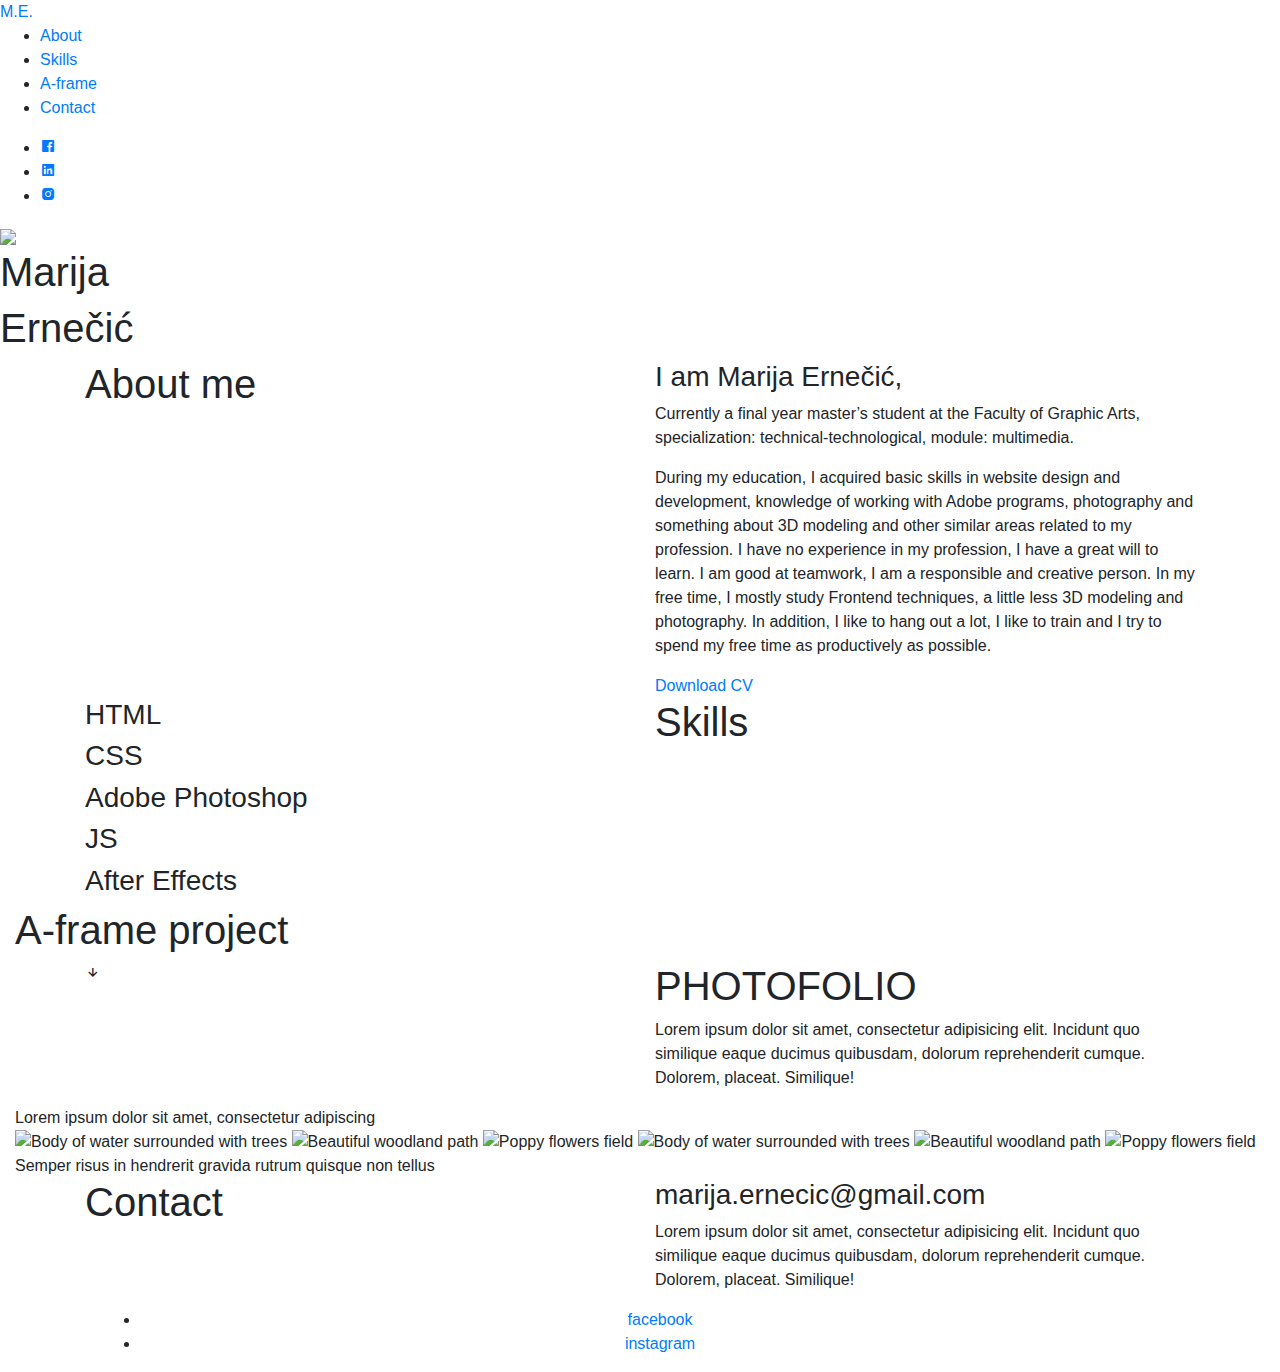
==== index.html @ 3729e6df "Add files via upload" ====
<!DOCTYPE html>
<html lang="en">
  <head>
    <meta charset="UTF-8" />
    <meta http-equiv="X-UA-Compatible" content="IE=edge" />
    <meta name="viewport" content="width=device-width, initial-scale=1.0" />
    <meta name="description" content="Web and 3D developer" />
    <meta
      name="keywords"
      content="portfolio,frontend,html,css,grafički fakulet,web development, graphic design"
    />
    <meta name="author" content="Marija Ernečić" />
    <title>Portfolio</title>

    <link rel="preconnect" href="https://fonts.googleapis.com" />
    <link rel="preconnect" href="https://fonts.gstatic.com" crossorigin />
    <link
      href="https://fonts.googleapis.com/css2?family=Cormorant:ital,wght@1,300&display=swap"
      rel="stylesheet"
    />

    <!-- CSS -->
    <link rel="stylesheet" href="CSS/style.css" />

    <!-- JAVASCRIPT -->
    <script src="JavaScript/main.js"></script>

    <!-- JQUERY -->
    <script
      src="https://code.jquery.com/jquery-3.6.0.min.js"
      integrity="sha256-/xUj+3OJU5yExlq6GSYGSHk7tPXikynS7ogEvDej/m4="
      crossorigin="anonymous"
    ></script>

    <!-- A-FRAME -->
    <script
      src="https://cdnjs.cloudflare.com/ajax/libs/aframe/1.2.0/aframe.js"
      integrity="sha512-E71Id1i5xBlc2EftiH5s+mmpPbNJ2+XiCZy+iVb91pHKkCZmxS9WcGHpg/tyAp0mFo/9CuNFg1ey5T03kgP1bA=="
      crossorigin="anonymous"
      referrerpolicy="no-referrer"
    ></script>

    <!-- BOOTSTRAP -->
    <link
      rel="stylesheet"
      href="https://stackpath.bootstrapcdn.com/bootstrap/4.4.1/css/bootstrap.min.css"
    />
    <script src="https://maxcdn.bootstrapcdn.com/bootstrap/4.5.2/js/bootstrap.min.js"></script>

    <!-- ICONS -->
    <link
      href="https://unpkg.com/boxicons@2.0.9/css/boxicons.min.css"
      rel="stylesheet"
    />

    <!-- GSAP -->
    <script src="https://cdnjs.cloudflare.com/ajax/libs/gsap/3.7.1/gsap.min.js"></script>
    <script src="https://cdnjs.cloudflare.com/ajax/libs/gsap/3.7.1/ScrollTrigger.min.js"></script>

    <!-- SCROLL REVEAL ANIMATIONS -->
    <link
      rel="stylesheet"
      href="https://cdn.rawgit.com/daneden/animate.css/v3.1.0/animate.min.css"
    />
    <script src="https://cdn.rawgit.com/matthieua/WOW/1.0.1/dist/wow.min.js"></script>

    <!-- MODEL-VIEWER -->
    <script
      type="module"
      src="https://unpkg.com/@google/model-viewer/dist/model-viewer.min.js"
    ></script>
    <script
      src="https://unpkg.com/focus-visible/dist/focus-visible.js"
      defer
    ></script>
  </head>
  <body>
    <!-- MY SECTION -->
    <a name="home"></a>
    <div class="wrapper">
      <section class="my-section">
        <!-- LOGO -->
        <div class="my-logo">
          <a href="#home">M.E.</a>
        </div>

        <!-- TOGGLE BUTTON -->
        <div class="button_container" id="toggle">
          <span class="top"></span>
          <span class="middle"></span>
          <span class="bottom"></span>
        </div>

        <div class="overlay" id="overlay">
          <nav class="overlay-menu">
            <ul>
              <li><a href="#about">About</a></li>
              <li><a href="#skills">Skills</a></li>
              <li><a href="#aframe">A-frame</a></li>
              <li><a href="#contact">Contact</a></li>
            </ul>
          </nav>
        </div>

        <!-- SOCIAL MEDIA ICONS -->
        <div class="media">
          <ul>
            <li>
              <a href="#"><i class="bx bxl-facebook-square"></i></a>
            </li>
            <li>
              <a href="#"><i class="bx bxl-linkedin-square"></i></a>
            </li>
            <li>
              <a href="#"><i class="bx bxl-instagram-alt"></i></a>
            </li>
          </ul>
        </div>

        <!-- MY-IMAGE -->
        <div class="my-img">
          <img src="assets/img/bg-image.jpg" />
        </div>

        <!-- MY-NAME -->
        <div class="my-name">
          <h1 class="txt1 txt">Marija</h1>
        </div>
        <div class="my-surname">
          <h1 class="txt2 txt">Ernečić</h1>
        </div>
      </section>

      <a name="about"></a>
      <section class="about-section">
        <div class="container">
          <div class="row">
            <div class="about-heading col-lg-6">
              <h1 class="wow fadeInUp" data-wow-delay="0.2s">About me</h1>
            </div>
            <div class="about-content col-lg-6">
              <h3 class="wow fadeInUp" data-wow-delay="0.3s">
                I am Marija Ernečić,
              </h3>
              <p class="wow fadeInUp" data-wow-delay="0.4s">
                Currently a final year master’s student at the Faculty of
                Graphic Arts, specialization: technical-technological, module:
                multimedia.
              </p>
              <p class="wow fadeInUp" data-wow-delay="0.5s">
                During my education, I acquired basic skills in website design
                and development, knowledge of working with Adobe programs,
                photography and something about 3D modeling and other similar
                areas related to my profession. I have no experience in my
                profession, I have a great will to learn. I am good at teamwork,
                I am a responsible and creative person. In my free time, I
                mostly study Frontend techniques, a little less 3D modeling and
                photography. In addition, I like to hang out a lot, I like to
                train and I try to spend my free time as productively as
                possible.
              </p>
              <div class="about-link wow fadeInUp" data-wow-delay="0.6s">
                <a
                  download=""
                  href="assets/Marija Ernečić - životopis.pdf"
                  class="CV-button"
                  >Download CV</a
                >
              </div>
            </div>
          </div>
        </div>
      </section>

      <a name="skills"></a>
      <section class="skills-section">
        <div class="container">
          <div class="row">
            <div class="col-lg-6">
              <div class="skill">
                <h3 class="skill__type">HTML</h3>
                <div class="skill__outer-bar">
                  <div class="skill__inner-bar skill__inner-bar--70"></div>
                </div>
              </div>
              <div class="skill">
                <h3 class="skill__type">CSS</h3>
                <div class="skill__outer-bar">
                  <div class="skill__inner-bar skill__inner-bar--60"></div>
                </div>
              </div>
              <div class="skill">
                <h3 class="skill__type">Adobe Photoshop</h3>
                <div class="skill__outer-bar">
                  <div class="skill__inner-bar skill__inner-bar--50"></div>
                </div>
              </div>
              <div class="skill">
                <h3 class="skill__type">JS</h3>
                <div class="skill__outer-bar">
                  <div class="skill__inner-bar skill__inner-bar--40"></div>
                </div>
              </div>
              <div class="skill">
                <h3 class="skill__type">After Effects</h3>
                <div class="skill__outer-bar">
                  <div class="skill__inner-bar skill__inner-bar--40"></div>
                </div>
              </div>
            </div>
            <div class="skills-heading col-lg-6">
              <h1 class="wow fadeInUp" data-wow-delay="0.2s">Skills</h1>
            </div>
          </div>
        </div>
      </section>

      <a name="aframe"></a>
      <section class="aframe-section">
        <div class="container-fluid">
          <div class="row">
            <div class="aframe-project col-lg-12">
              <h1 class="wow fadeInUp" data-wow-delay="0.2s">
                A-frame project
              </h1>
            </div>
          </div>
        </div>
        <div class="aframe col-lg-12 wow fadeInUp" data-wow-delay="0.3s">
          <!-- <iframe class="responsive-iframe" src="aframe.html">
              <a-scene></a-scene> -->
          <model-viewer
            bounds="tight"
            id="model"
            camera-controls
            src="assets/world.gltf"
            alt="A 3D model"
            skybox-image="assets/GCanyon_C_YumaPoint_3k.hdr"
            environment-image="neutral"
            exposure="3"
          ></model-viewer>
        </div>
      </section>

      <a name="projects"></a>
      <section class="project-section">
        <div class="container-fluid">
          <div class="container">
            <div class="row">
              <div class="col-lg-6 wow fadeInUp" data-wow-delay="0.3s">
                <div class="arrow-down">
                  <i
                    class="bx bx-down-arrow-alt name=&quot;arrow-down&quot; class=&quot;wow fadeInUp&quot; data-wow-delay=&quot;0.2s&quot;"
                  >
                  </i>
                </div>
              </div>
              <div class="project-heading col-lg-6">
                <h1 class="wow fadeInUp" data-wow-delay="0.3s">PHOTOFOLIO</h1>
                <p class="wow fadeInUp" data-wow-delay="0.4s">
                  Lorem ipsum dolor sit amet, consectetur adipisicing elit.
                  Incidunt quo similique eaque ducimus quibusdam, dolorum
                  reprehenderit cumque. Dolorem, placeat. Similique!
                </p>
              </div>
            </div>
          </div>
          <div class="wrapper-container">
            <div id="scroll-wrapper" class="scroll-wrapper">
              <div class="text-wrapper">
                Lorem ipsum dolor sit amet, consectetur adipiscing
              </div>
              <div id="images-wrapper" class="images-wrapper">
                <img
                  class="img"
                  src="https://images.unsplash.com/photo-1465189684280-6a8fa9b19a7a?ixid=MnwxMjA3fDB8MHxwaG90by1wYWdlfHx8fGVufDB8fHx8&ixlib=rb-1.2.1"
                  alt="Body of water surrounded with trees"
                />
                <img
                  class="img"
                  src="https://images.unsplash.com/photo-1441974231531-c6227db76b6e?ixlib=rb-1.2.1&ixid=MnwxMjA3fDB8MHxwaG90by1wYWdlfHx8fGVufDB8fHx8"
                  alt="Beautiful woodland path"
                />
                <img
                  class="img"
                  src="https://images.unsplash.com/photo-1620592679717-d9d76bb22e6f?ixid=MnwxMjA3fDB8MHxwaG90by1wYWdlfHx8fGVufDB8fHx8&ixlib=rb-1.2.1"
                  alt="Poppy flowers field"
                />
                <img
                  class="img"
                  src="https://images.unsplash.com/photo-1465189684280-6a8fa9b19a7a?ixid=MnwxMjA3fDB8MHxwaG90by1wYWdlfHx8fGVufDB8fHx8&ixlib=rb-1.2.1"
                  alt="Body of water surrounded with trees"
                />
                <img
                  class="img"
                  src="https://images.unsplash.com/photo-1441974231531-c6227db76b6e?ixlib=rb-1.2.1&ixid=MnwxMjA3fDB8MHxwaG90by1wYWdlfHx8fGVufDB8fHx8"
                  alt="Beautiful woodland path"
                />
                <img
                  class="img"
                  src="https://images.unsplash.com/photo-1620592679717-d9d76bb22e6f?ixid=MnwxMjA3fDB8MHxwaG90by1wYWdlfHx8fGVufDB8fHx8&ixlib=rb-1.2.1"
                  alt="Poppy flowers field"
                />
              </div>
              <div class="text-wrapper">
                Semper risus in hendrerit gravida rutrum quisque non tellus
              </div>
            </div>
          </div>
        </div>
      </section>

      <a name="contact"></a>
      <section class="social-media">
        <div class="container">
          <div class="row">
            <div class="sm-heading col-lg-6">
              <h1 class="wow fadeInUp" data-wow-delay="0.2s">Contact</h1>
            </div>
            <div class="sm-content col-lg-6">
              <h3 class="wow fadeInUp" data-wow-delay="0.4s">
                marija.ernecic@gmail.com
              </h3>
              <p class="wow fadeInUp" data-wow-delay="0.5s">
                Lorem ipsum dolor sit amet, consectetur adipisicing elit.
                Incidunt quo similique eaque ducimus quibusdam, dolorum
                reprehenderit cumque. Dolorem, placeat. Similique!
              </p>
            </div>
          </div>
          <div class="col-lg-12 text-center">
            <div class="social-icons">
              <ul>
                <li class="wow fadeInUp" data-wow-delay="0.7s">
                  <a href="#">facebook</a>
                </li>
                <li class="wow fadeInUp" data-wow-delay="0.8s">
                  <a href="#">instagram</a>
                </li>
              </ul>
            </div>
          </div>
        </div>
      </section>
    </div>

    <script>
      // MENU WRAPPER

      $(document).ready(function () {
        $("#toggle").click(function () {
          $(this).toggleClass("active");
          $("#overlay").toggleClass("open");
        });
      });

      // IMAGE WRAPPER
      new WOW().init();

      gsap.registerPlugin(ScrollTrigger);
      const wrapper = document.getElementById("scroll-wrapper");
      const imagesWrapper = document.getElementById("images-wrapper");
      const textWrappers = gsap.utils.toArray(".text-wrapper");

      gsap.to([imagesWrapper, textWrappers], {
        x: (_, el) => -(el.scrollWidth - window.innerWidth),
        scrollTrigger: {
          trigger: wrapper,
          start: "top top",
          // end: "bottom top",
          end: "400%",
          pin: true,
          scrub: true,
          invalidateOnRefresh: true,
          // markers: true
        },
      });

      // NAME ANIMATION

      var t1 = new TimelineLite({ delay: 1, repeat: -1 });

      t1.from([".txt1", ".txt2"], 2, {
        scale: 0.5,
        opacity: 0,
        delay: 0.5,
        ease: Elastic.easeInOut,
        force3D: true,
      }).to(
        [".txt1", ".txt2"],
        2,
        {
          scale: 3,
          opacity: 0,
          delay: 2,
          ease: Elastic.easeInOut,
          force3D: true,
        },
        "+=2"
      );
    </script>
  </body>
</html>
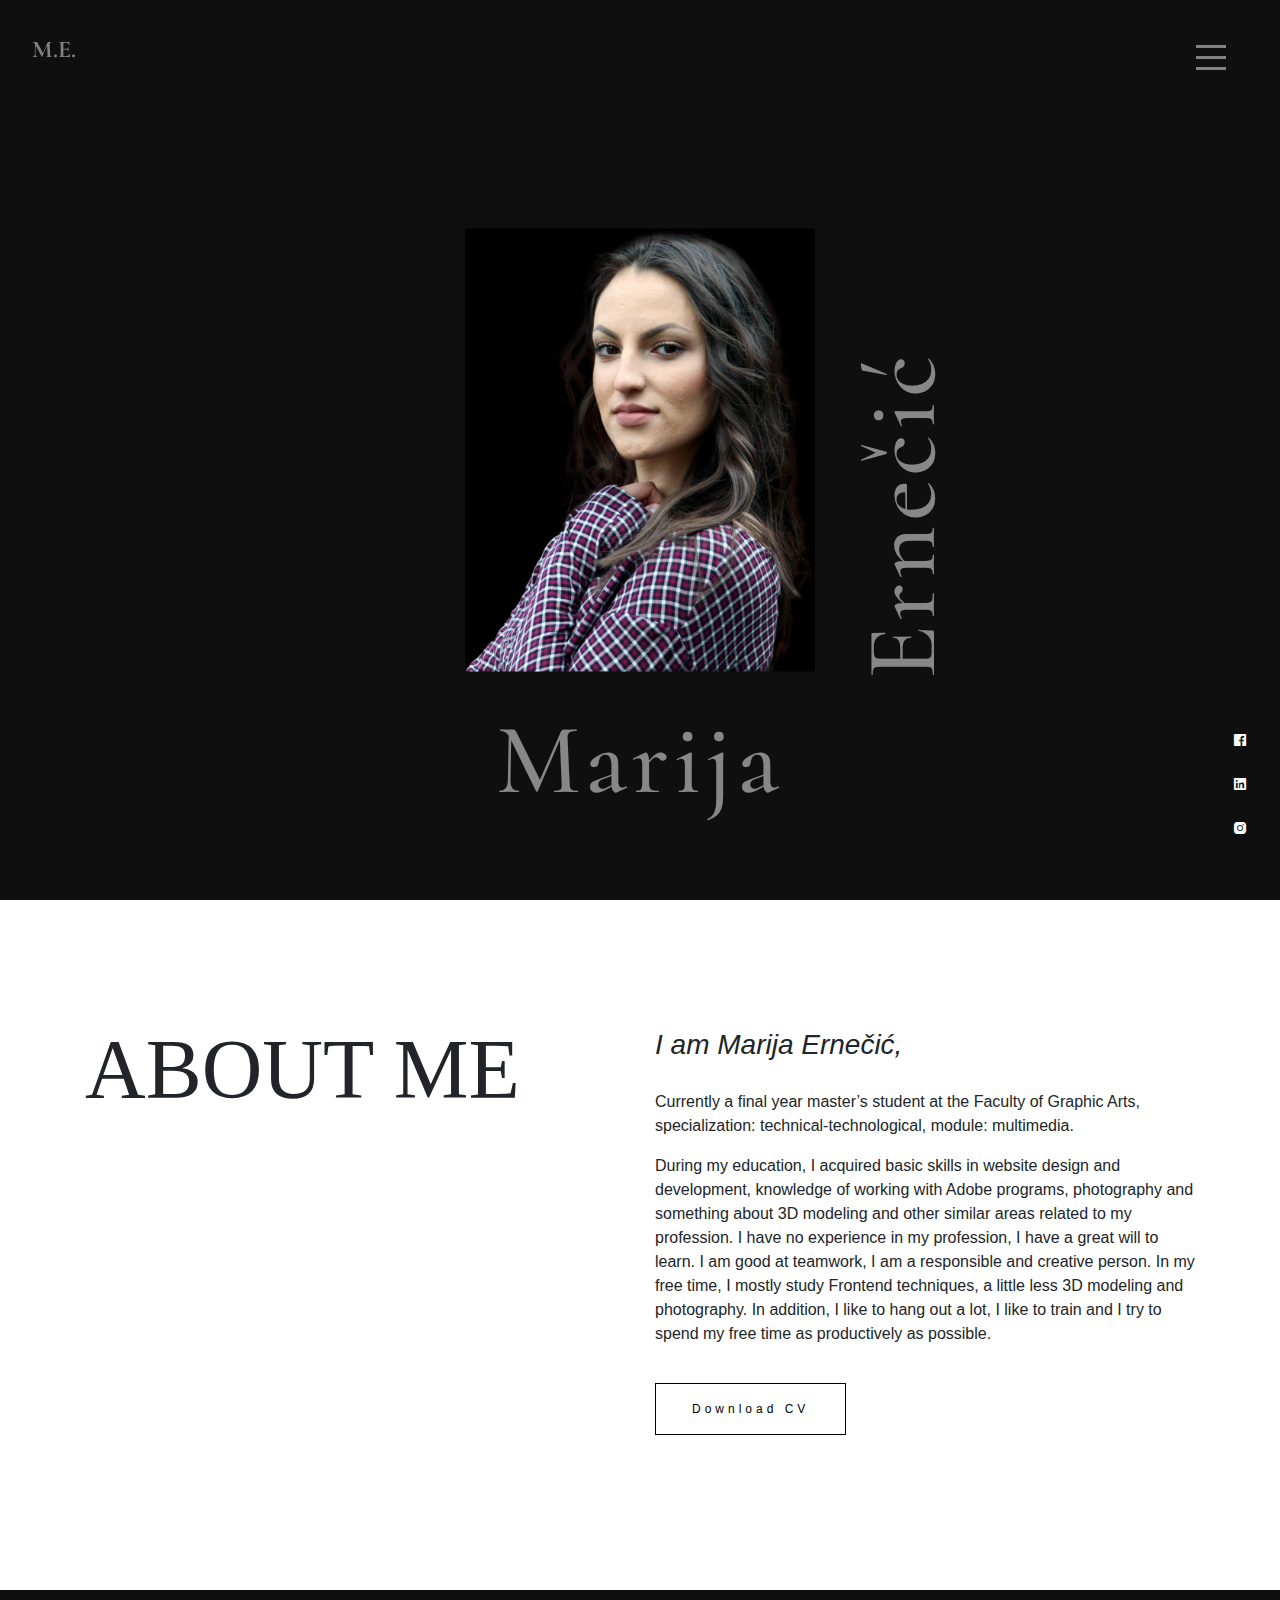
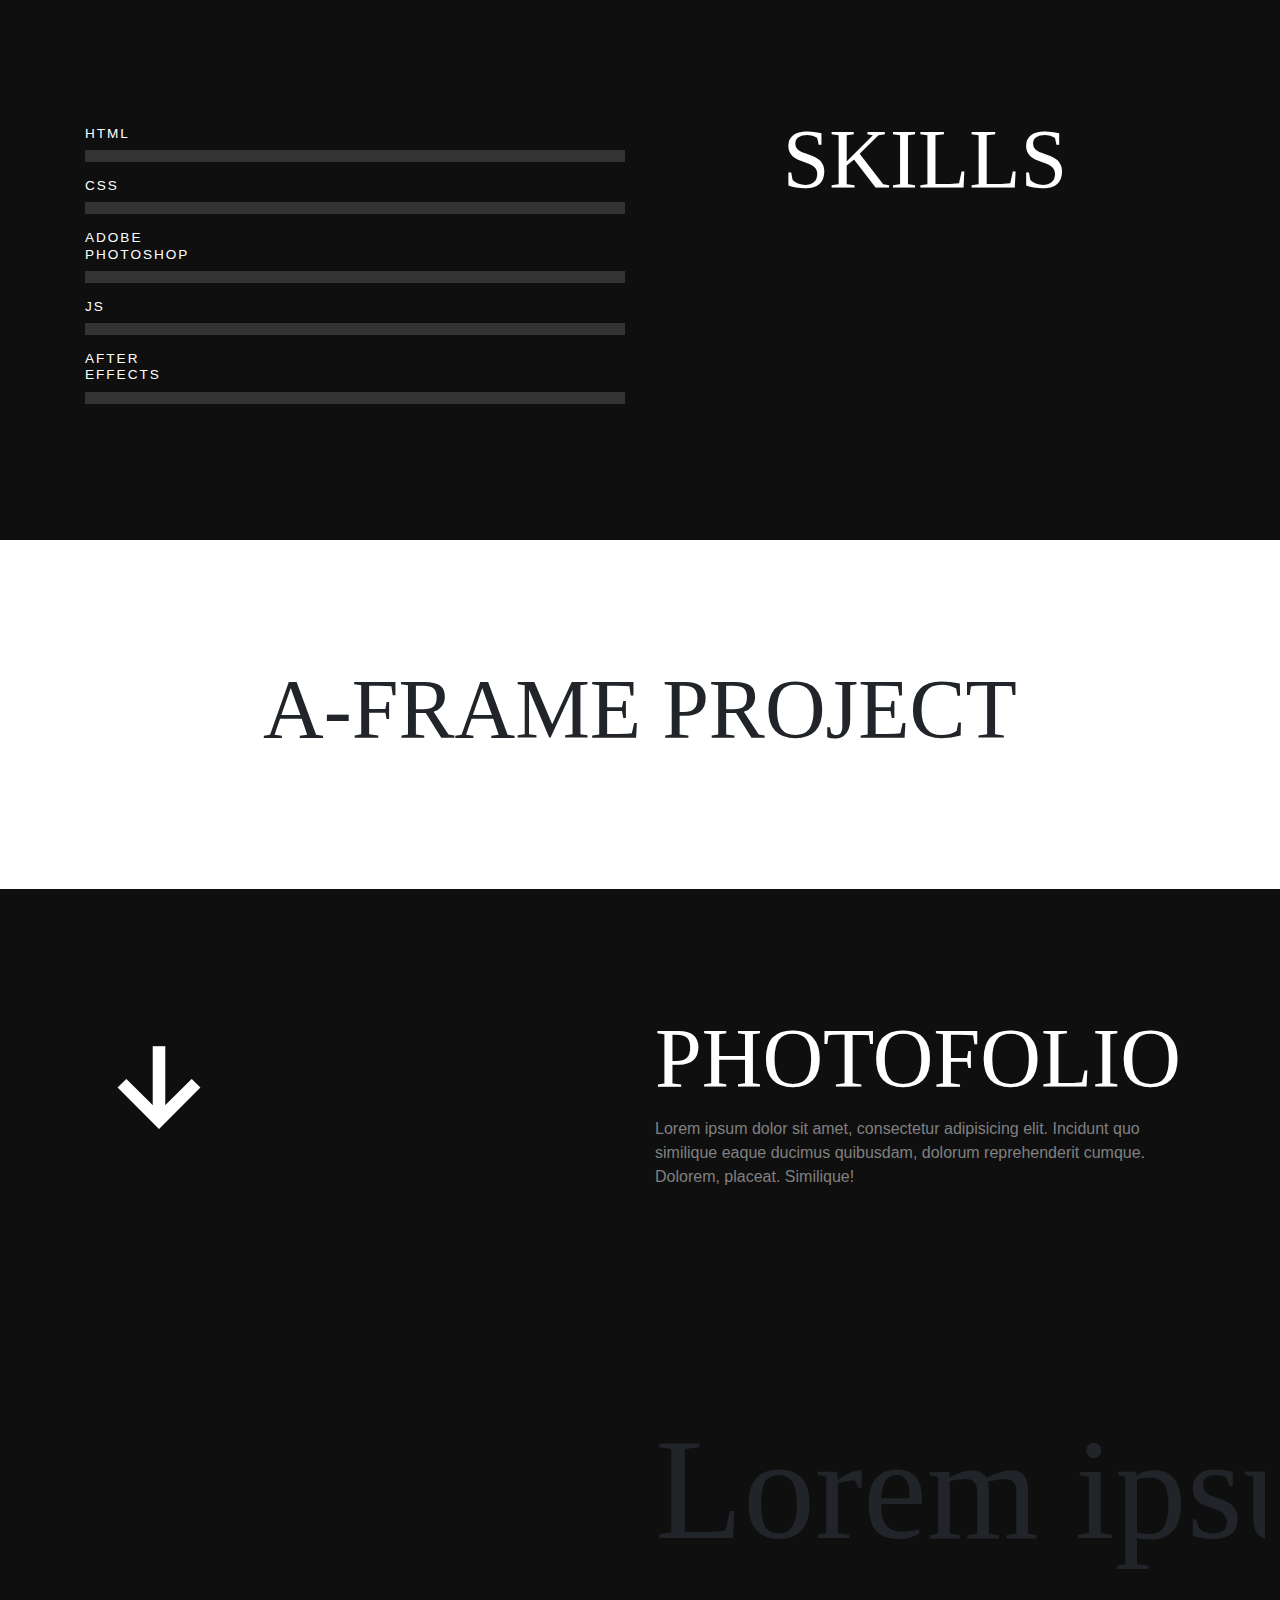
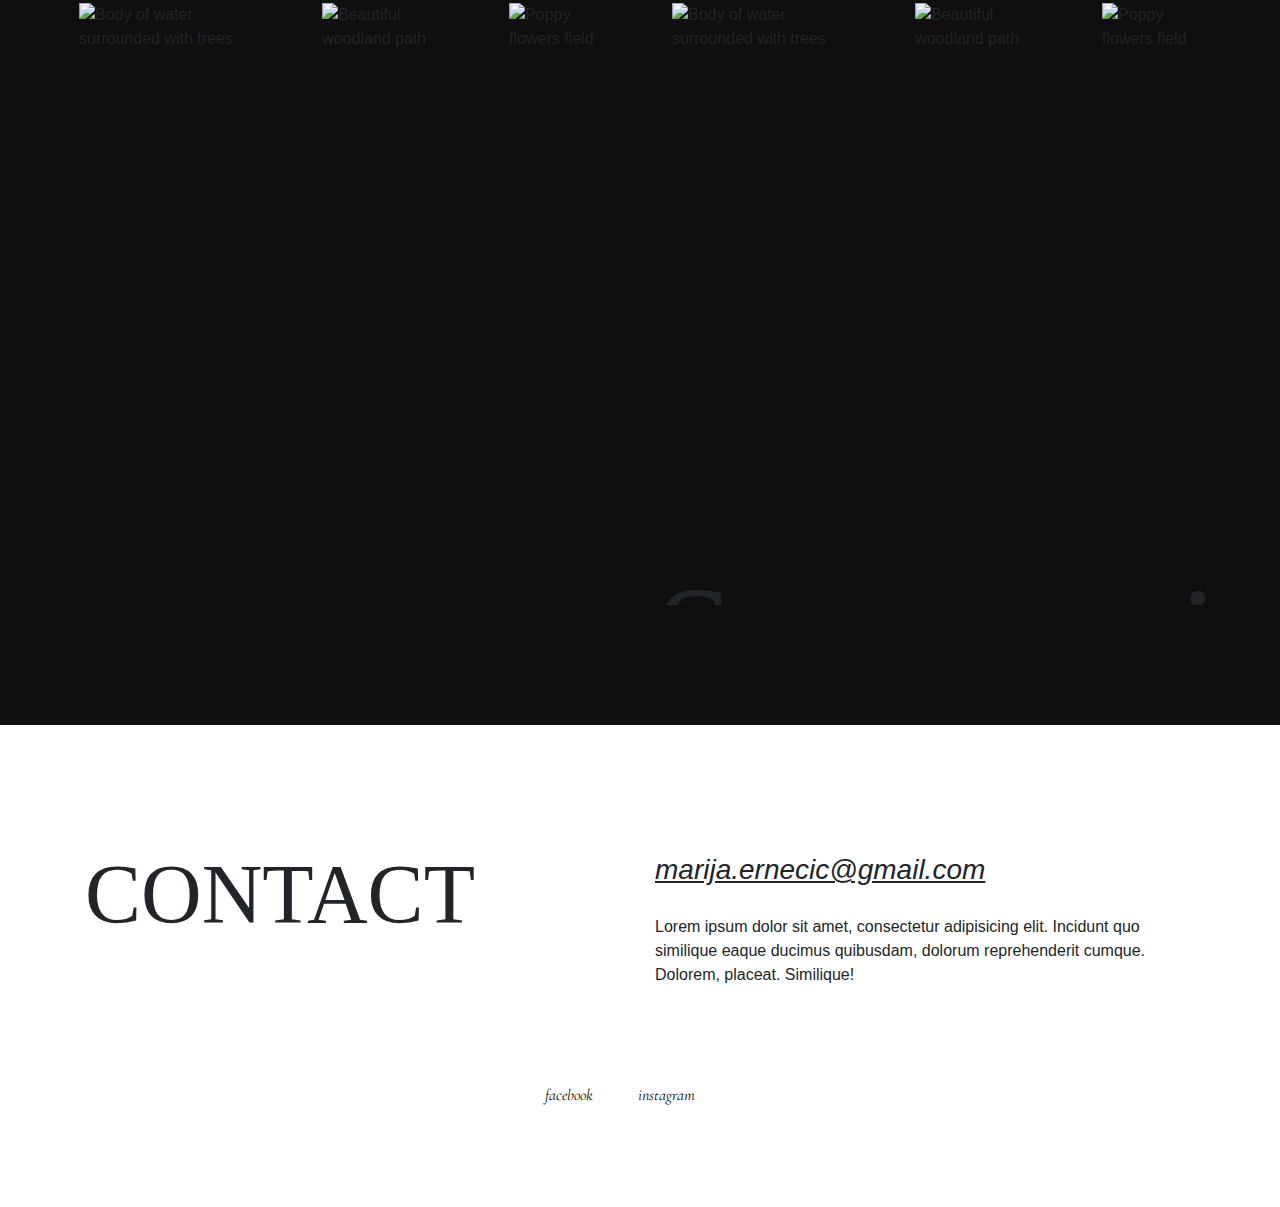
==== commit 5c6c81be: "Add files via upload" ====
--- a/index.html
+++ b/index.html
@@ -20,7 +20,7 @@
     />
 
     <!-- CSS -->
-    <link rel="stylesheet" href="CSS/style.css" />
+    <link rel="stylesheet" href="style.css" />
 
     <!-- JAVASCRIPT -->
     <script src="JavaScript/main.js"></script>
--- a/style.css
+++ b/style.css
@@ -0,0 +1,470 @@
+* {
+  margin: 0;
+  padding: 0;
+  box-sizing: border-box;
+}
+
+html,
+body {
+  margin: 0;
+  padding: 0;
+  width: 100%;
+}
+
+.my-section {
+  margin: 0;
+  padding: 0;
+  width: 100%;
+  height: 100vh;
+  background: #0f0f0f;
+}
+
+.my-logo {
+  position: fixed;
+  margin: 2em;
+  z-index: 1;
+}
+.my-logo a {
+  text-decoration: none;
+  color: #818181;
+  font-family: "Cormorant", serif;
+  font-size: 24px;
+  font-weight: bold;
+}
+.my-logo a:hover {
+  text-decoration: none;
+  color: #81818180;
+}
+
+.media {
+  position: absolute;
+  right: 0;
+  bottom: 0;
+  margin: 2em;
+  z-index: 1;
+}
+
+.media ul {
+  list-style: none;
+}
+
+.media ul li {
+  padding: 10px 0;
+}
+
+.media ul li a {
+  color: white;
+}
+
+.button_container {
+  position: fixed;
+  right: 6vh;
+  top: 5vh;
+  height: 25px;
+  width: 30px;
+  cursor: pointer;
+  z-index: 100;
+  transition: opacity 0.25s ease;
+}
+
+.button_container:hover {
+  opacity: 0.7;
+}
+
+.button_container.active .top {
+  transform: translateY(11px) translateX(0) rotate(45deg);
+  background: #818181;
+}
+
+.button_container.active .middle {
+  opacity: 0;
+  background: #818181;
+}
+
+.button_container.active .bottom {
+  transform: translateY(-11px) translateX(0) rotate(-45deg);
+  background: #818181;
+}
+
+.button_container span {
+  background: #818181;
+  border: none;
+  height: 3px;
+  width: 100%;
+  position: absolute;
+  top: 0;
+  left: 0;
+  transition: all 0.35s ease;
+  cursor: pointer;
+}
+
+.button_container span:nth-of-type(2) {
+  top: 11px;
+}
+
+.button_container span:nth-of-type(3) {
+  top: 22px;
+}
+
+.overlay {
+  position: fixed;
+  background: rgba(0, 0, 0, 0.9);
+  top: 0;
+  left: 0;
+  width: 100%;
+  height: 100%;
+  opacity: 0;
+  visibility: hidden;
+  transition: opacity 0.35s, visibility 0.35s, height 0.35s;
+  overflow: hidden;
+  z-index: 2;
+}
+
+.overlay.open {
+  opacity: 0.9;
+  visibility: visible;
+  height: 100%;
+}
+
+.overlay.open li {
+  -webkit-animation: fadeInRight 0.5s ease forwards;
+  animation: fadeInRight 0.5s ease forwards;
+  -webkit-animation-delay: 0.35s;
+  animation-delay: 0.35s;
+}
+
+.overlay.open li:nth-of-type(2) {
+  -webkit-animation-delay: 0.4s;
+  animation-delay: 0.4s;
+}
+
+.overlay.open li:nth-of-type(3) {
+  -webkit-animation-delay: 0.45s;
+  animation-delay: 0.45s;
+}
+
+.overlay.open li:nth-of-type(4) {
+  -webkit-animation-delay: 0.5s;
+  animation-delay: 0.5s;
+}
+
+.overlay nav {
+  position: relative;
+  height: 70%;
+  top: 50%;
+  transform: translateY(-50%);
+  font-size: 50px;
+  font-family: "Times New Roman", serif;
+  font-weight: 400;
+  text-align: center;
+}
+
+.overlay ul {
+  list-style: none;
+  padding: 0;
+  margin: 0 auto;
+  display: inline-block;
+  position: relative;
+  height: 100%;
+}
+
+.overlay ul li {
+  display: block;
+  height: 25%;
+  height: calc(100% / 4);
+  min-height: 50px;
+  position: relative;
+  opacity: 0;
+}
+
+.overlay ul li a {
+  display: block;
+  position: relative;
+  color: white;
+  text-decoration: none;
+  overflow: hidden;
+}
+
+.overlay ul li a:hover {
+  color: rgb(114, 114, 114);
+}
+
+.overlay ul li a:hover:after,
+.overlay ul li a:focus:after,
+.overlay ul li a:active:after {
+  width: 100%;
+}
+
+@-webkit-keyframes fadeInRight {
+  0% {
+    opacity: 0;
+    left: 20%;
+  }
+  100% {
+    opacity: 1;
+    left: 0;
+  }
+}
+
+@keyframes fadeInRight {
+  0% {
+    opacity: 0;
+    left: 20%;
+  }
+  100% {
+    opacity: 1;
+    left: 0;
+  }
+}
+
+.my-img {
+  position: absolute;
+  top: 50%;
+  left: 50%;
+  transform: translate(-50%, -50%);
+  width: 350px;
+}
+
+.my-img img {
+  width: 100%;
+}
+
+.my-name {
+  position: absolute;
+  top: 85%;
+  left: 50%;
+  transform: translate(-50%, -50%);
+  text-align: center;
+}
+
+.my-name h1,
+.my-surname h1 {
+  font-size: 100px;
+  font-weight: 0;
+  font-family: "Cormorant", serif;
+  letter-spacing: 5px;
+  color: rgba(255, 255, 255, 0.5);
+}
+.my-surname {
+  position: absolute;
+  top: 50%;
+  left: 58%;
+  transform: translate(-50%, -50%);
+  transform: rotate(-90deg);
+}
+
+.about-section,
+.skills-section,
+.aframe-section,
+.project-section {
+  padding: 120px 0;
+}
+
+.about-section h1,
+.skills-section h1,
+.aframe-project h1,
+.project-section h1 {
+  font-size: 84px;
+  font-family: "Times New Roman";
+  text-transform: uppercase;
+}
+
+.about-section h3 {
+  font-family: Helvetica;
+  padding: 8px 0;
+  margin-bottom: 20px;
+  font-style: italic;
+}
+
+.about-link {
+  margin: 50px 0;
+}
+
+.about-link a {
+  color: black;
+  padding: 18px 36px;
+  border: 1px solid black;
+  font-size: 12px;
+  letter-spacing: 4px;
+}
+
+.about-link a:hover {
+  text-decoration: none;
+  color: white;
+  background: black;
+}
+
+.skills-section {
+  background: #0f0f0f;
+}
+
+.skills-section h1 {
+  color: white;
+  width: 100%;
+  text-align: center;
+}
+
+.skills-container {
+  width: 50%;
+}
+.skill {
+  margin: 1em 0;
+  width: 100%;
+}
+
+.skill__type {
+  color: #fff;
+  font-weight: 300;
+  font-size: 0.85rem;
+  letter-spacing: 0.145em;
+  text-transform: uppercase;
+  width: 5em;
+}
+.skill__outer-bar,
+.skill__inner-bar {
+  height: 0.75em;
+}
+.skill__outer-bar {
+  background: #333;
+}
+.skill__inner-bar {
+  animation: fillBar 1s forwards;
+  background: #fff;
+  left: 5em;
+  transform: scaleX(0);
+  transform-origin: 0 0;
+}
+.skill__inner-bar--70 {
+  width: 70%;
+}
+.skill__inner-bar--60 {
+  width: 60%;
+}
+.skill__inner-bar--50 {
+  width: 50%;
+}
+.skill__inner-bar--40 {
+  width: 40%;
+}
+@keyframes fillBar {
+  to {
+    transform: scaleX(1);
+  }
+}
+
+.aframe-section h1 {
+  text-align: center;
+}
+
+.responsive-iframe {
+  width: 100%;
+  height: 500px;
+}
+
+model-viewer {
+  width: 100%;
+  height: 800px;
+}
+model-viewer#model {
+  --poster-color: transparent;
+}
+
+.project-section {
+  background: #0f0f0f;
+  overflow: hidden;
+}
+
+.project-section h1 {
+  color: white;
+}
+
+.project-section p {
+  color: grey;
+  width: 100%;
+}
+
+.project-section i {
+  color: white;
+  font-size: 148px;
+}
+
+.project-heading {
+  margin-bottom: 100px;
+}
+
+.wrapper-container {
+  overflow-x: hidden;
+}
+
+.scroll-wrapper {
+  height: 100vh;
+}
+
+.text-wrapper {
+  display: inline-flex;
+  align-items: center;
+  height: 25vh;
+  text-overflow: ellipsis;
+  white-space: pre;
+  font-size: clamp(96px, 16vh, 260px);
+  padding: 0 64px;
+  font-family: "Times New Roman";
+}
+
+.images-wrapper {
+  display: flex;
+  flex-shrink: 0;
+  height: 50vh;
+}
+
+.img {
+  height: 100%;
+  width: auto;
+  padding-right: 64px;
+  object-fit: cover;
+}
+
+.img:first-child {
+  padding-left: 64px;
+}
+
+.social-media {
+  padding: 0 0;
+  margin: 120px 0 100px 0;
+}
+
+.social-media h1 {
+  font-size: 84px;
+  font-family: "Times New Roman";
+  text-transform: uppercase;
+}
+
+.social-media h3 {
+  font-family: Helvetica;
+  padding: 8px 0;
+  margin-bottom: 20px;
+  font-style: italic;
+  text-decoration: underline;
+}
+
+.social-icons {
+  margin: 0 !important;
+  padding: 0 !important;
+}
+
+.social-icons ul {
+  margin: 80px 0 !important;
+  padding: 0 !important;
+}
+
+.social-icons ul li {
+  display: inline-block;
+  list-style: none;
+  padding-right: 40px;
+}
+
+.social-icons ul li a {
+  color: black;
+  font-style: italic;
+  font-family: "Cormorant";
+}
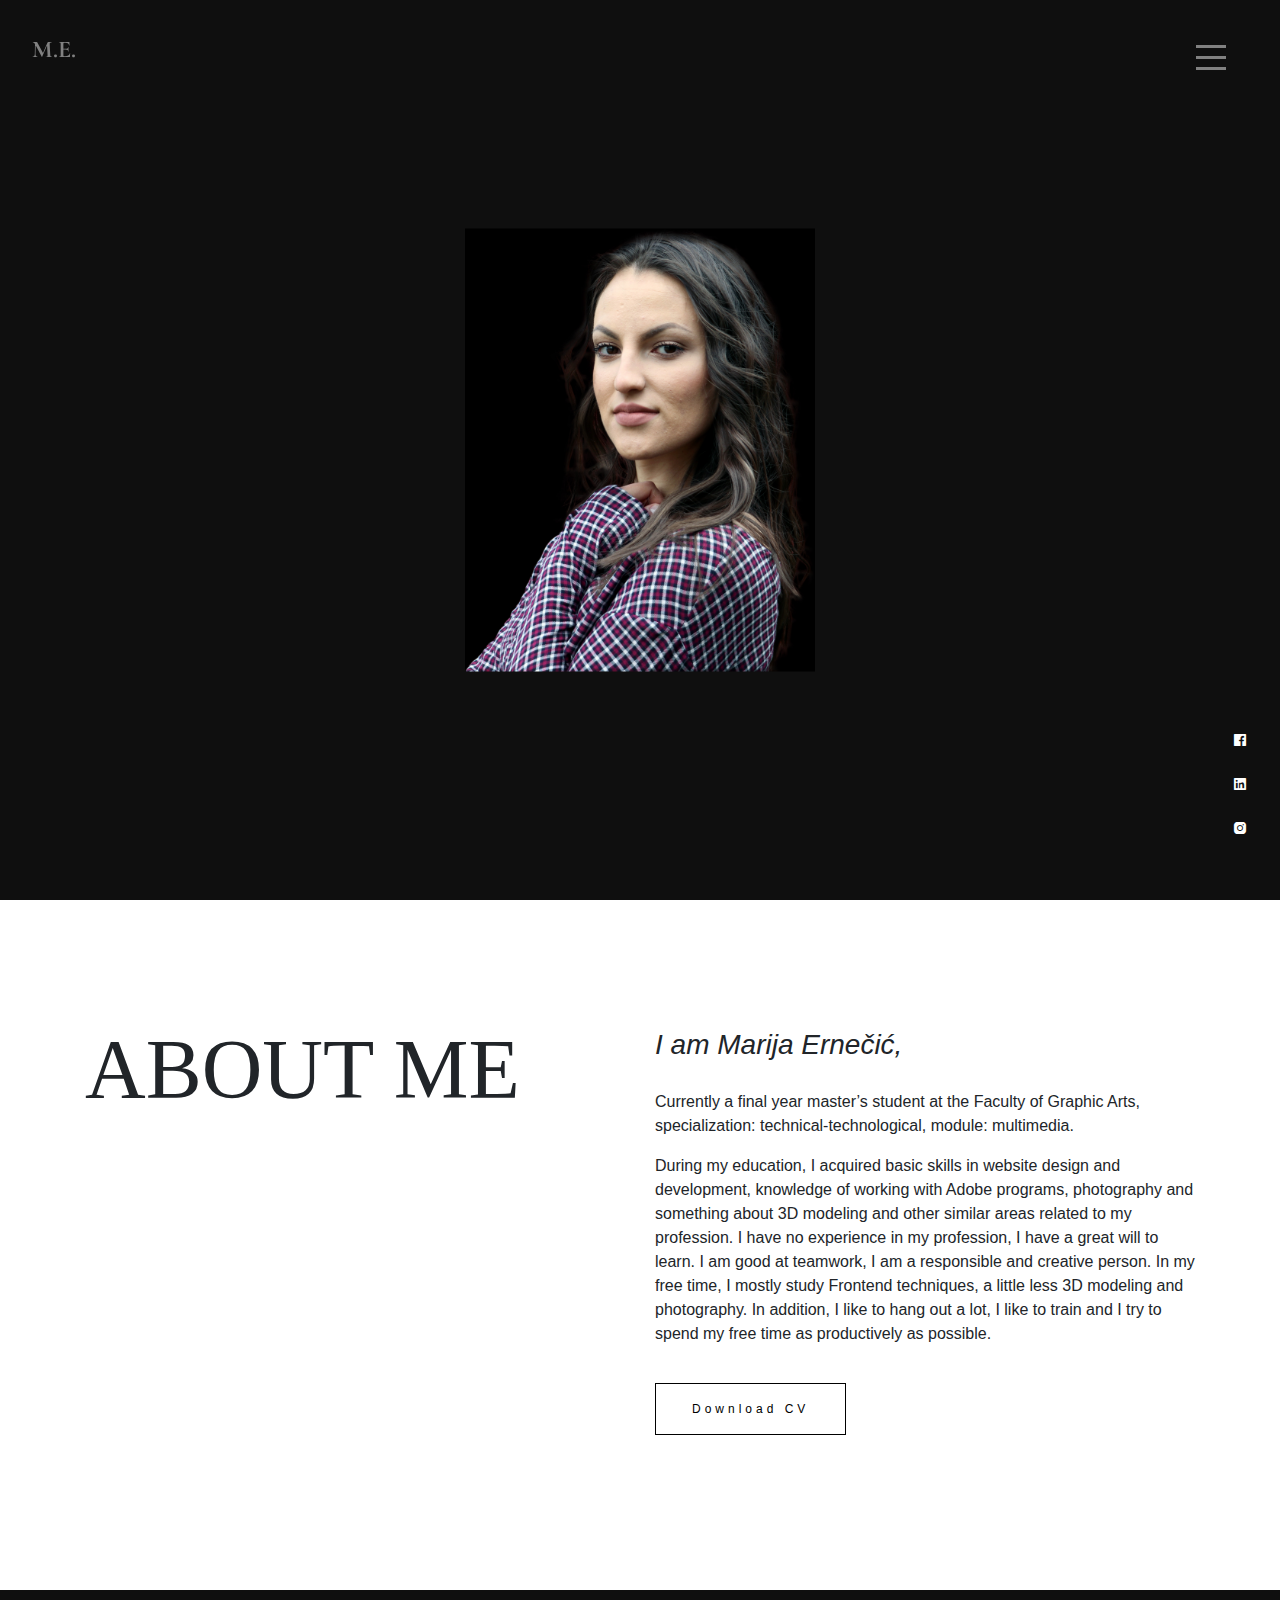
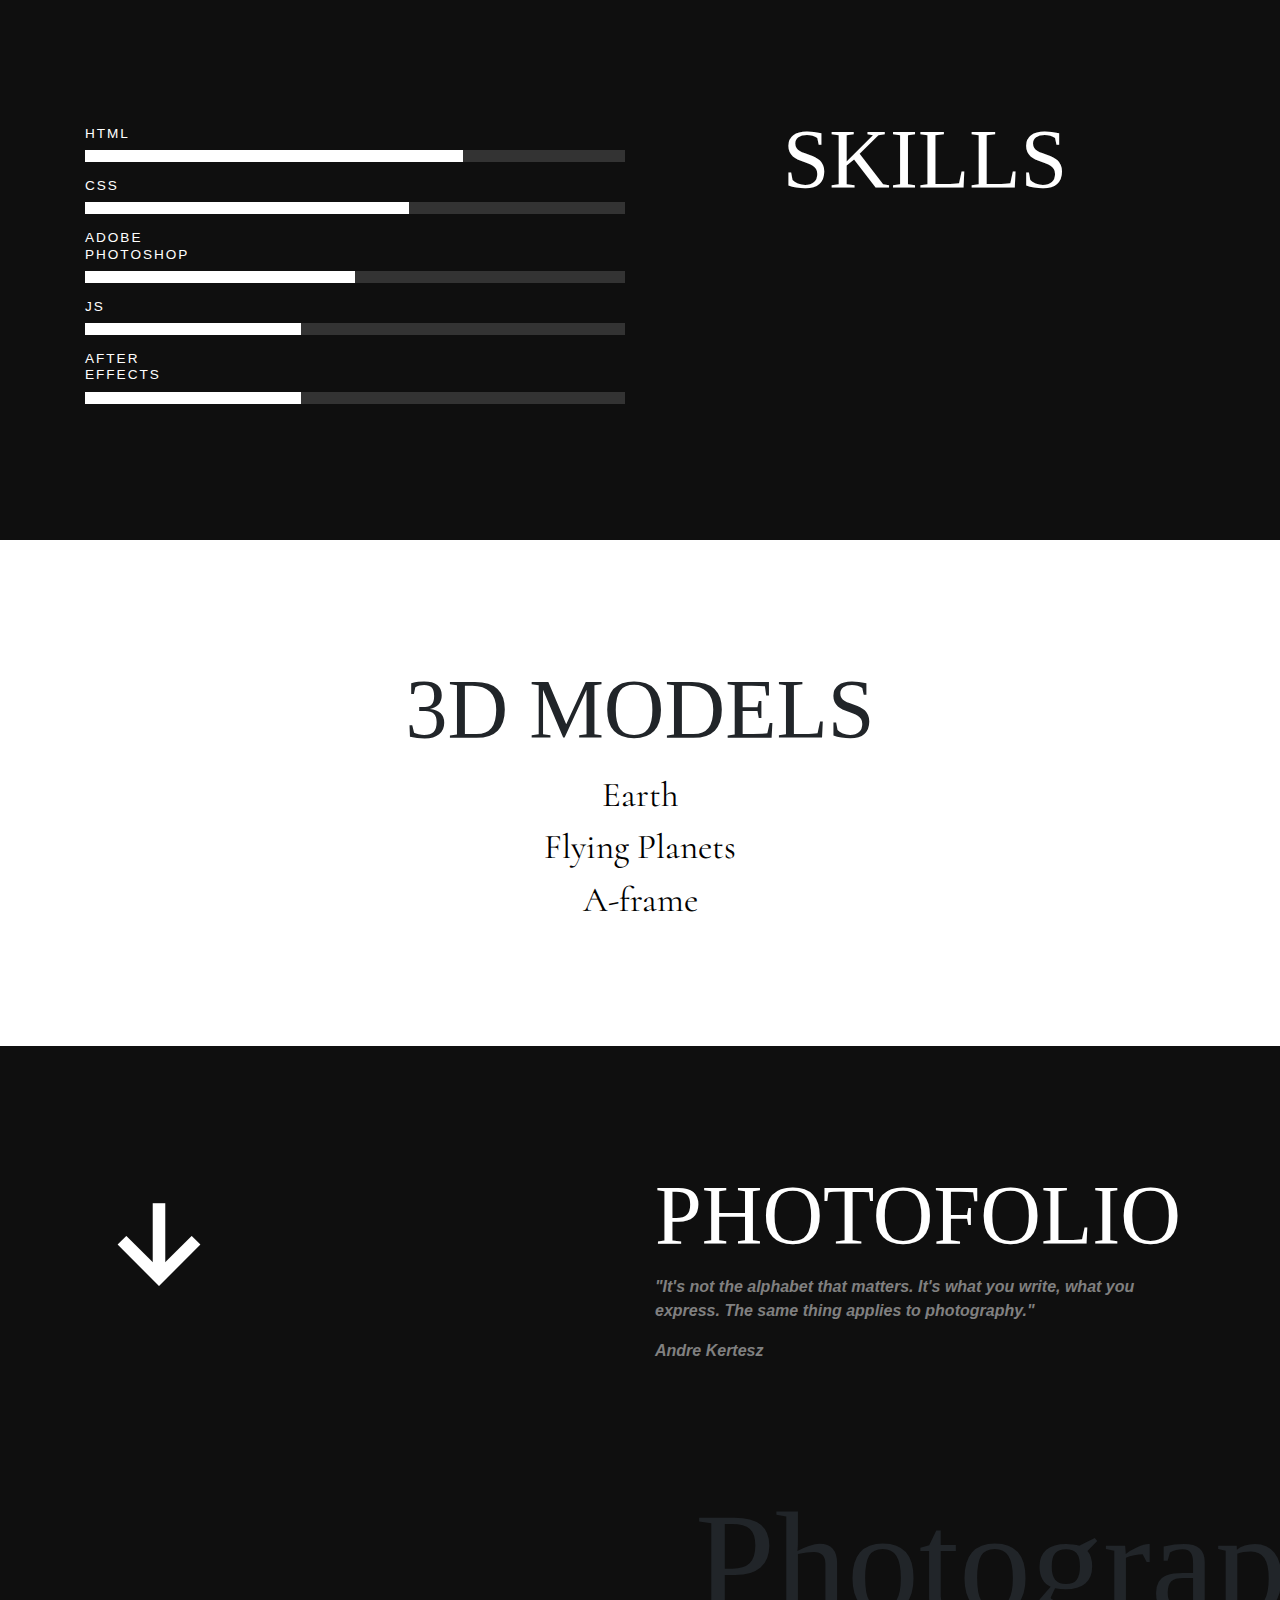
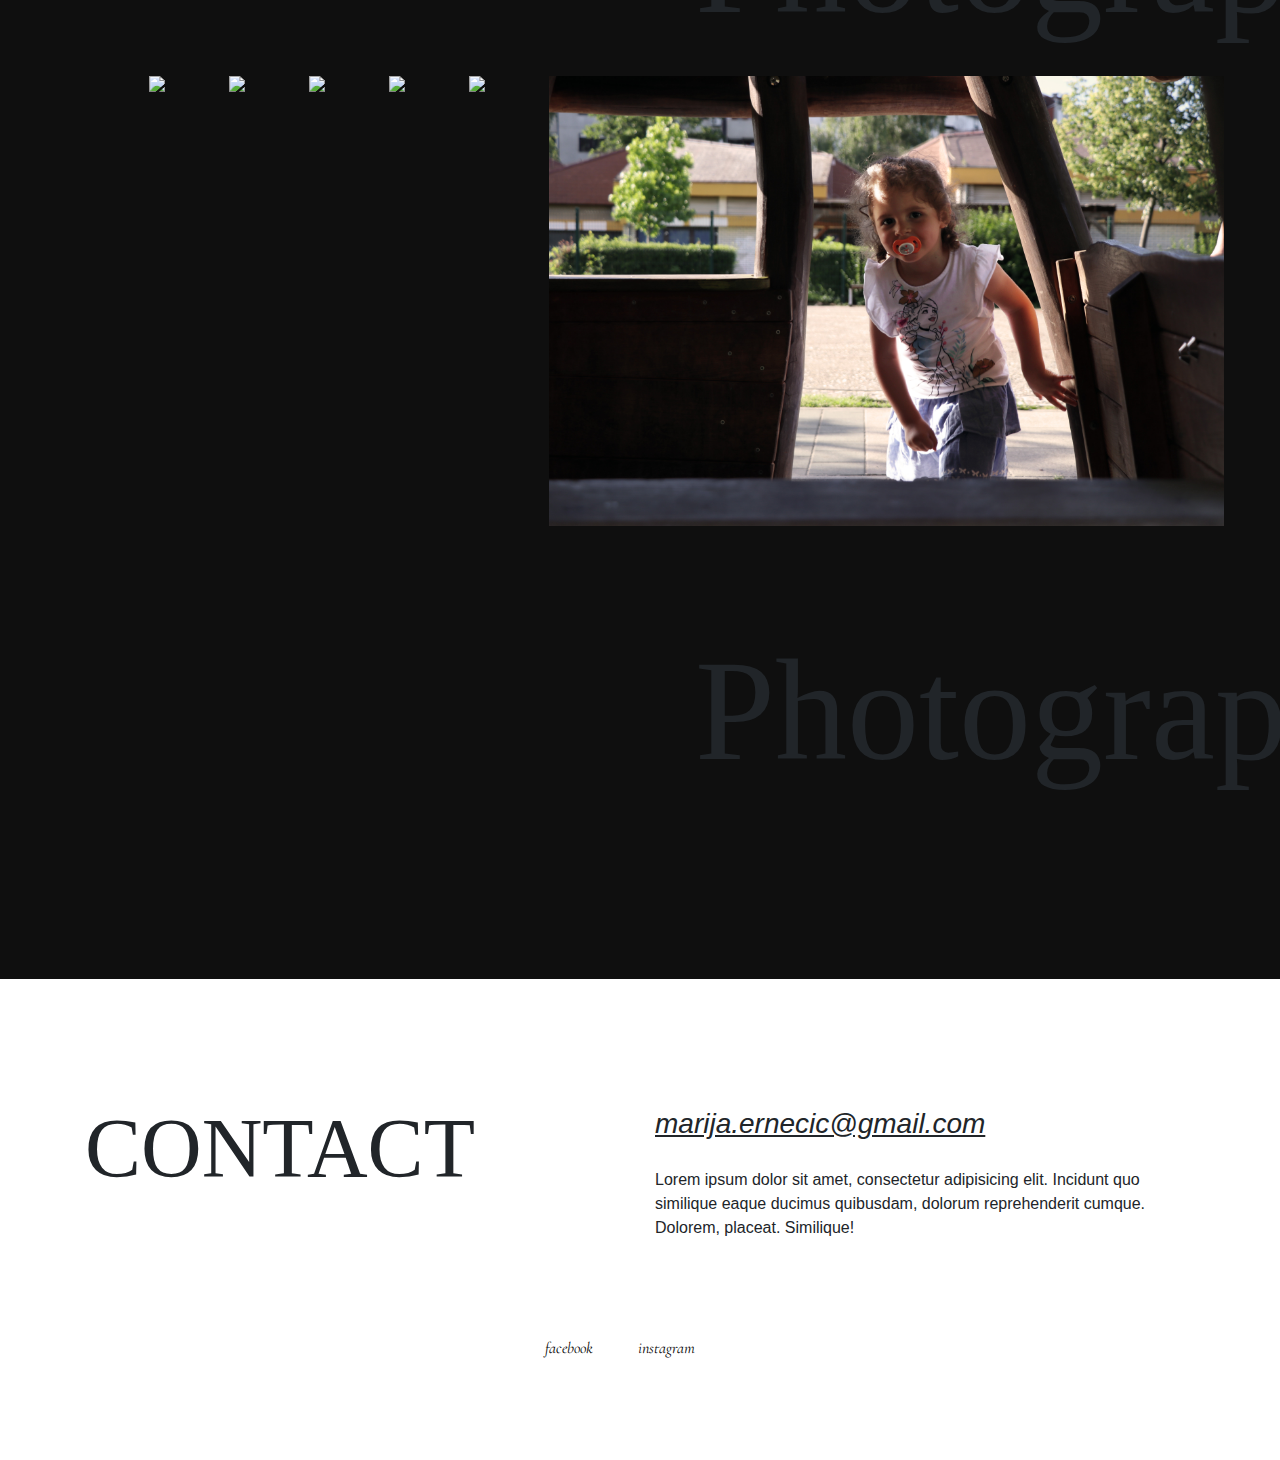
==== commit 0dbed2b2: "Add files via upload" ====
--- a/index.html
+++ b/index.html
@@ -12,18 +12,16 @@
     <meta name="author" content="Marija Ernečić" />
     <title>Portfolio</title>
 
+    <!-- CSS -->
+    <link rel="stylesheet" href="style.css" />
+
+    <!-- FONTS -->
     <link rel="preconnect" href="https://fonts.googleapis.com" />
     <link rel="preconnect" href="https://fonts.gstatic.com" crossorigin />
     <link
       href="https://fonts.googleapis.com/css2?family=Cormorant:ital,wght@1,300&display=swap"
       rel="stylesheet"
     />
-
-    <!-- CSS -->
-    <link rel="stylesheet" href="style.css" />
-
-    <!-- JAVASCRIPT -->
-    <script src="JavaScript/main.js"></script>
 
     <!-- JQUERY -->
     <script
@@ -32,14 +30,6 @@
       crossorigin="anonymous"
     ></script>
 
-    <!-- A-FRAME -->
-    <script
-      src="https://cdnjs.cloudflare.com/ajax/libs/aframe/1.2.0/aframe.js"
-      integrity="sha512-E71Id1i5xBlc2EftiH5s+mmpPbNJ2+XiCZy+iVb91pHKkCZmxS9WcGHpg/tyAp0mFo/9CuNFg1ey5T03kgP1bA=="
-      crossorigin="anonymous"
-      referrerpolicy="no-referrer"
-    ></script>
-
     <!-- BOOTSTRAP -->
     <link
       rel="stylesheet"
@@ -63,16 +53,6 @@
       href="https://cdn.rawgit.com/daneden/animate.css/v3.1.0/animate.min.css"
     />
     <script src="https://cdn.rawgit.com/matthieua/WOW/1.0.1/dist/wow.min.js"></script>
-
-    <!-- MODEL-VIEWER -->
-    <script
-      type="module"
-      src="https://unpkg.com/@google/model-viewer/dist/model-viewer.min.js"
-    ></script>
-    <script
-      src="https://unpkg.com/focus-visible/dist/focus-visible.js"
-      defer
-    ></script>
   </head>
   <body>
     <!-- MY SECTION -->
@@ -92,12 +72,13 @@
         </div>
 
         <div class="overlay" id="overlay">
-          <nav class="overlay-menu">
+          <nav>
             <ul>
-              <li><a href="#about">About</a></li>
-              <li><a href="#skills">Skills</a></li>
-              <li><a href="#aframe">A-frame</a></li>
-              <li><a href="#contact">Contact</a></li>
+              <li><a class="select" href="#about">About</a></li>
+              <li><a class="select" href="#skills">Skills</a></li>
+              <li><a class="select" href="#models">3D Models</a></li>
+              <li><a class="select" href="#photos">Photofolio</a></li>
+              <li><a class="select" href="#contact">Contact</a></li>
             </ul>
           </nav>
         </div>
@@ -106,13 +87,20 @@
         <div class="media">
           <ul>
             <li>
-              <a href="#"><i class="bx bxl-facebook-square"></i></a>
+              <a href="https://www.facebook.com/marija.ernecic/"
+                ><i class="bx bxl-facebook-square"></i
+              ></a>
             </li>
             <li>
-              <a href="#"><i class="bx bxl-linkedin-square"></i></a>
+              <a
+                href="https://www.linkedin.com/in/marija-erne%C4%8Di%C4%87-b61b5a218/"
+                ><i class="bx bxl-linkedin-square"></i
+              ></a>
             </li>
             <li>
-              <a href="#"><i class="bx bxl-instagram-alt"></i></a>
+              <a href="https://www.instagram.com/"
+                ><i class="bx bxl-instagram-alt"></i
+              ></a>
             </li>
           </ul>
         </div>
@@ -131,6 +119,7 @@
         </div>
       </section>
 
+      <!-- ABOUT SECTION -->
       <a name="about"></a>
       <section class="about-section">
         <div class="container">
@@ -171,12 +160,15 @@
           </div>
         </div>
       </section>
-
+      <!-- SKILLS SECTION -->
       <a name="skills"></a>
       <section class="skills-section">
         <div class="container">
           <div class="row">
-            <div class="col-lg-6">
+            <div
+              class="-skills-bars wow fadeInUp col-lg-6"
+              data-wow-delay="0.2s"
+            >
               <div class="skill">
                 <h3 class="skill__type">HTML</h3>
                 <div class="skill__outer-bar">
@@ -214,104 +206,98 @@
           </div>
         </div>
       </section>
-
-      <a name="aframe"></a>
-      <section class="aframe-section">
+      <!-- MODELS SECTION -->
+      <a name="models"></a>
+      <section class="models-section">
         <div class="container-fluid">
           <div class="row">
-            <div class="aframe-project col-lg-12">
-              <h1 class="wow fadeInUp" data-wow-delay="0.2s">
-                A-frame project
-              </h1>
-            </div>
-          </div>
-        </div>
-        <div class="aframe col-lg-12 wow fadeInUp" data-wow-delay="0.3s">
-          <!-- <iframe class="responsive-iframe" src="aframe.html">
-              <a-scene></a-scene> -->
-          <model-viewer
-            bounds="tight"
-            id="model"
-            camera-controls
-            src="assets/world.gltf"
-            alt="A 3D model"
-            skybox-image="assets/GCanyon_C_YumaPoint_3k.hdr"
-            environment-image="neutral"
-            exposure="3"
-          ></model-viewer>
-        </div>
-      </section>
-
-      <a name="projects"></a>
-      <section class="project-section">
+            <div
+              class="models-project col-lg-12 wow fadeInUp"
+              data-wow-delay="0.2s"
+            >
+              <h1>3D Models</h1>
+            </div>
+          </div>
+        </div>
+        <div class="models col-lg-12 wow fadeInUp" data-wow-delay="0.3s">
+          <nav>
+            <ul>
+              <li>
+                <a
+                  href="models/models_1.html"
+                  class="wow fadeInUp"
+                  data-wow-delay="0.4s"
+                  >Earth</a
+                >
+              </li>
+              <li>
+                <a
+                  href="models/models_2.html"
+                  class="wow fadeInUp"
+                  data-wow-delay="0.4s"
+                  >Flying Planets</a
+                >
+              </li>
+              <li>
+                <a
+                  href="models/models_3.html"
+                  class="wow fadeInUp"
+                  data-wow-delay="0.4s"
+                  >A-frame</a
+                >
+              </li>
+            </ul>
+          </nav>
+        </div>
+      </section>
+      <!-- PHOTOS SECTION -->
+      <a name="photos"></a>
+      <section class="photos-section">
         <div class="container-fluid">
           <div class="container">
             <div class="row">
               <div class="col-lg-6 wow fadeInUp" data-wow-delay="0.3s">
                 <div class="arrow-down">
-                  <i
-                    class="bx bx-down-arrow-alt name=&quot;arrow-down&quot; class=&quot;wow fadeInUp&quot; data-wow-delay=&quot;0.2s&quot;"
-                  >
-                  </i>
-                </div>
-              </div>
-              <div class="project-heading col-lg-6">
+                  <i class="bx bx-down-arrow-alt"> </i>
+                </div>
+              </div>
+              <div class="photos-heading col-lg-6">
                 <h1 class="wow fadeInUp" data-wow-delay="0.3s">PHOTOFOLIO</h1>
                 <p class="wow fadeInUp" data-wow-delay="0.4s">
-                  Lorem ipsum dolor sit amet, consectetur adipisicing elit.
-                  Incidunt quo similique eaque ducimus quibusdam, dolorum
-                  reprehenderit cumque. Dolorem, placeat. Similique!
+                  "It's not the alphabet that matters. It's what you write, what
+                  you express. The same thing applies to photography."
                 </p>
-              </div>
-            </div>
-          </div>
-          <div class="wrapper-container">
+                <p class="wow fadeInUp" data-wow-delay="0.4s">Andre Kertesz</p>
+              </div>
+            </div>
+          </div>
+          <div class="container">
             <div id="scroll-wrapper" class="scroll-wrapper">
               <div class="text-wrapper">
-                Lorem ipsum dolor sit amet, consectetur adipiscing
+                Photography is a story I fail to express in words.
               </div>
               <div id="images-wrapper" class="images-wrapper">
-                <img
-                  class="img"
-                  src="https://images.unsplash.com/photo-1465189684280-6a8fa9b19a7a?ixid=MnwxMjA3fDB8MHxwaG90by1wYWdlfHx8fGVufDB8fHx8&ixlib=rb-1.2.1"
-                  alt="Body of water surrounded with trees"
-                />
-                <img
-                  class="img"
-                  src="https://images.unsplash.com/photo-1441974231531-c6227db76b6e?ixlib=rb-1.2.1&ixid=MnwxMjA3fDB8MHxwaG90by1wYWdlfHx8fGVufDB8fHx8"
-                  alt="Beautiful woodland path"
-                />
-                <img
-                  class="img"
-                  src="https://images.unsplash.com/photo-1620592679717-d9d76bb22e6f?ixid=MnwxMjA3fDB8MHxwaG90by1wYWdlfHx8fGVufDB8fHx8&ixlib=rb-1.2.1"
-                  alt="Poppy flowers field"
-                />
-                <img
-                  class="img"
-                  src="https://images.unsplash.com/photo-1465189684280-6a8fa9b19a7a?ixid=MnwxMjA3fDB8MHxwaG90by1wYWdlfHx8fGVufDB8fHx8&ixlib=rb-1.2.1"
-                  alt="Body of water surrounded with trees"
-                />
-                <img
-                  class="img"
-                  src="https://images.unsplash.com/photo-1441974231531-c6227db76b6e?ixlib=rb-1.2.1&ixid=MnwxMjA3fDB8MHxwaG90by1wYWdlfHx8fGVufDB8fHx8"
-                  alt="Beautiful woodland path"
-                />
-                <img
-                  class="img"
-                  src="https://images.unsplash.com/photo-1620592679717-d9d76bb22e6f?ixid=MnwxMjA3fDB8MHxwaG90by1wYWdlfHx8fGVufDB8fHx8&ixlib=rb-1.2.1"
-                  alt="Poppy flowers field"
-                />
+                <img class="img" src="assets/img/1.jpg" />
+                <img class="img" src="assets/img/2.jpg" />
+                <img class="img" src="assets/img/3.jpg" />
+                <img class="img" src="assets/img/4.jpg" />
+                <img class="img" src="assets/img/5.jpg" />
+                <img class="img" src="assets/img/6.jpg" />
+                <img class="img" src="assets/img/7.jpg" />
+                <img class="img" src="assets/img/8.jpg" />
+                <img class="img" src="assets/img/9.jpg" />
+                <img class="img" src="assets/img/10.jpg" />
               </div>
               <div class="text-wrapper">
-                Semper risus in hendrerit gravida rutrum quisque non tellus
-              </div>
-            </div>
-          </div>
-        </div>
-      </section>
-
+                Photography is a story I fail to express in words.
+              </div>
+            </div>
+          </div>
+        </div>
+      </section>
+      <!-- CONTACT SECTION -->
       <a name="contact"></a>
-      <section class="social-media">
+      <section class="social-section">
         <div class="container">
           <div class="row">
             <div class="sm-heading col-lg-6">
@@ -332,10 +318,12 @@
             <div class="social-icons">
               <ul>
                 <li class="wow fadeInUp" data-wow-delay="0.7s">
-                  <a href="#">facebook</a>
+                  <a href="https://www.facebook.com/marija.ernecic/"
+                    >facebook</a
+                  >
                 </li>
                 <li class="wow fadeInUp" data-wow-delay="0.8s">
-                  <a href="#">instagram</a>
+                  <a href="https://www.instagram.com/">instagram</a>
                 </li>
               </ul>
             </div>
@@ -346,39 +334,20 @@
 
     <script>
       // MENU WRAPPER
-
       $(document).ready(function () {
         $("#toggle").click(function () {
           $(this).toggleClass("active");
           $("#overlay").toggleClass("open");
         });
+
+        $(".select").click(function () {
+          $("#overlay").toggleClass("open");
+          $("#toggle").toggleClass("active");
+        });
       });
 
-      // IMAGE WRAPPER
-      new WOW().init();
-
-      gsap.registerPlugin(ScrollTrigger);
-      const wrapper = document.getElementById("scroll-wrapper");
-      const imagesWrapper = document.getElementById("images-wrapper");
-      const textWrappers = gsap.utils.toArray(".text-wrapper");
-
-      gsap.to([imagesWrapper, textWrappers], {
-        x: (_, el) => -(el.scrollWidth - window.innerWidth),
-        scrollTrigger: {
-          trigger: wrapper,
-          start: "top top",
-          // end: "bottom top",
-          end: "400%",
-          pin: true,
-          scrub: true,
-          invalidateOnRefresh: true,
-          // markers: true
-        },
-      });
-
       // NAME ANIMATION
-
-      var t1 = new TimelineLite({ delay: 1, repeat: -1 });
+      const t1 = new TimelineLite({ delay: 1, repeat: 1 });
 
       t1.from([".txt1", ".txt2"], 2, {
         scale: 0.5,
@@ -398,6 +367,29 @@
         },
         "+=2"
       );
+
+      // FADEINUP ANIMATION
+      new WOW().init();
+
+      // IMAGE WRAPPER
+      gsap.registerPlugin(ScrollTrigger);
+      const wrapper = document.getElementById("scroll-wrapper");
+      const imagesWrapper = document.getElementById("images-wrapper");
+      const textWrappers = gsap.utils.toArray(".text-wrapper");
+
+      gsap.to([imagesWrapper, textWrappers], {
+        x: (_, el) => -(el.scrollWidth - window.innerWidth),
+        scrollTrigger: {
+          trigger: wrapper,
+          start: "top top",
+          // end: "bottom top",
+          end: "400%",
+          pin: true,
+          scrub: true,
+          invalidateOnRefresh: true,
+          // markers: true,
+        },
+      });
     </script>
   </body>
 </html>
--- a/style.css
+++ b/style.css
@@ -10,6 +10,8 @@
   padding: 0;
   width: 100%;
 }
+
+/* FIRST SECTION */
 
 .my-section {
   margin: 0;
@@ -41,7 +43,6 @@
   right: 0;
   bottom: 0;
   margin: 2em;
-  z-index: 1;
 }
 
 .media ul {
@@ -56,6 +57,7 @@
   color: white;
 }
 
+/* MENU BUTTON */
 .button_container {
   position: fixed;
   right: 6vh;
@@ -127,30 +129,25 @@
 }
 
 .overlay.open li {
-  -webkit-animation: fadeInRight 0.5s ease forwards;
   animation: fadeInRight 0.5s ease forwards;
-  -webkit-animation-delay: 0.35s;
   animation-delay: 0.35s;
 }
 
 .overlay.open li:nth-of-type(2) {
-  -webkit-animation-delay: 0.4s;
   animation-delay: 0.4s;
 }
 
 .overlay.open li:nth-of-type(3) {
-  -webkit-animation-delay: 0.45s;
   animation-delay: 0.45s;
 }
 
 .overlay.open li:nth-of-type(4) {
-  -webkit-animation-delay: 0.5s;
   animation-delay: 0.5s;
 }
 
 .overlay nav {
   position: relative;
-  height: 70%;
+  height: 80%;
   top: 50%;
   transform: translateY(-50%);
   font-size: 50px;
@@ -159,7 +156,7 @@
   text-align: center;
 }
 
-.overlay ul {
+.overlay nav ul {
   list-style: none;
   padding: 0;
   margin: 0 auto;
@@ -168,16 +165,14 @@
   height: 100%;
 }
 
-.overlay ul li {
+.overlay nav ul li {
   display: block;
-  height: 25%;
-  height: calc(100% / 4);
-  min-height: 50px;
+  height: calc(100% / 5);
   position: relative;
   opacity: 0;
 }
 
-.overlay ul li a {
+.overlay nav ul li a {
   display: block;
   position: relative;
   color: white;
@@ -185,36 +180,14 @@
   overflow: hidden;
 }
 
-.overlay ul li a:hover {
+.overlay nav ul li a:hover {
   color: rgb(114, 114, 114);
 }
 
-.overlay ul li a:hover:after,
-.overlay ul li a:focus:after,
-.overlay ul li a:active:after {
-  width: 100%;
-}
-
-@-webkit-keyframes fadeInRight {
-  0% {
-    opacity: 0;
-    left: 20%;
-  }
-  100% {
-    opacity: 1;
-    left: 0;
-  }
-}
-
-@keyframes fadeInRight {
-  0% {
-    opacity: 0;
-    left: 20%;
-  }
-  100% {
-    opacity: 1;
-    left: 0;
-  }
+.overlay nav ul li a:hover:after,
+.overlay nav ul li a:focus:after,
+.overlay nav ul li a:active:after {
+  width: 100%;
 }
 
 .my-img {
@@ -229,45 +202,50 @@
   width: 100%;
 }
 
+.my-name h1,
+.my-surname h1 {
+  font-size: 100px;
+  font-family: "Cormorant", serif;
+  letter-spacing: 5px;
+  color: rgba(255, 255, 255, 0.5);
+}
+
 .my-name {
   position: absolute;
-  top: 85%;
+  top: 90%;
   left: 50%;
   transform: translate(-50%, -50%);
   text-align: center;
 }
 
-.my-name h1,
-.my-surname h1 {
-  font-size: 100px;
-  font-weight: 0;
-  font-family: "Cormorant", serif;
-  letter-spacing: 5px;
-  color: rgba(255, 255, 255, 0.5);
-}
 .my-surname {
   position: absolute;
   top: 50%;
-  left: 58%;
+  left: 56%;
   transform: translate(-50%, -50%);
   transform: rotate(-90deg);
 }
 
+/* ABOUT, SKLLS, MODELS AND PHOTOS SECTION */
+
 .about-section,
 .skills-section,
-.aframe-section,
-.project-section {
+.models-section,
+.photos-section {
   padding: 120px 0;
 }
 
 .about-section h1,
 .skills-section h1,
-.aframe-project h1,
-.project-section h1 {
+.models-project h1,
+.photos-section h1,
+.social-section h1 {
   font-size: 84px;
   font-family: "Times New Roman";
   text-transform: uppercase;
 }
+
+/* ABOUT SECTION */
 
 .about-section h3 {
   font-family: Helvetica;
@@ -294,6 +272,7 @@
   background: black;
 }
 
+/* SKILLS SECTION */
 .skills-section {
   background: #0f0f0f;
 }
@@ -304,9 +283,6 @@
   text-align: center;
 }
 
-.skills-container {
-  width: 50%;
-}
 .skill {
   margin: 1em 0;
   width: 100%;
@@ -328,11 +304,8 @@
   background: #333;
 }
 .skill__inner-bar {
-  animation: fillBar 1s forwards;
   background: #fff;
   left: 5em;
-  transform: scaleX(0);
-  transform-origin: 0 0;
 }
 .skill__inner-bar--70 {
   width: 70%;
@@ -346,58 +319,66 @@
 .skill__inner-bar--40 {
   width: 40%;
 }
-@keyframes fillBar {
-  to {
-    transform: scaleX(1);
-  }
-}
-
-.aframe-section h1 {
+
+/* MODELS SECTION */
+
+.models-section h1 {
   text-align: center;
 }
 
-.responsive-iframe {
-  width: 100%;
-  height: 500px;
-}
-
-model-viewer {
-  width: 100%;
-  height: 800px;
-}
-model-viewer#model {
-  --poster-color: transparent;
-}
-
-.project-section {
+.models nav {
+  font-size: 35px;
+  font-family: "Cormorant";
+  font-weight: 400;
+  text-align: center;
+}
+
+.models nav ul {
+  list-style: none;
+  padding: 0;
+  margin: 0 auto;
+  position: relative;
+  height: 100%;
+}
+
+.models nav ul li {
+  display: block;
+}
+
+.models nav ul li a {
+  color: black;
+  text-decoration: none;
+}
+
+.models nav ul li a:hover {
+  color: #81818180;
+}
+
+/* PHOTOS SECTION */
+
+.photos-section {
   background: #0f0f0f;
   overflow: hidden;
 }
 
-.project-section h1 {
-  color: white;
-}
-
-.project-section p {
+.photos-section h1 {
+  color: white;
+}
+
+.photos-section p {
   color: grey;
   width: 100%;
-}
-
-.project-section i {
+  font-weight: bold;
+  font-style: italic;
+}
+
+.photos-section i {
   color: white;
   font-size: 148px;
 }
 
-.project-heading {
-  margin-bottom: 100px;
-}
-
-.wrapper-container {
-  overflow-x: hidden;
-}
-
 .scroll-wrapper {
-  height: 100vh;
+  height: 120vh;
 }
 
 .text-wrapper {
@@ -407,7 +388,7 @@
   text-overflow: ellipsis;
   white-space: pre;
   font-size: clamp(96px, 16vh, 260px);
-  padding: 0 64px;
+  padding: 0 34px;
   font-family: "Times New Roman";
 }
 
@@ -428,18 +409,14 @@
   padding-left: 64px;
 }
 
-.social-media {
+/* SOCIAL SECTION */
+
+.social-section {
   padding: 0 0;
   margin: 120px 0 100px 0;
 }
 
-.social-media h1 {
-  font-size: 84px;
-  font-family: "Times New Roman";
-  text-transform: uppercase;
-}
-
-.social-media h3 {
+.social-section h3 {
   font-family: Helvetica;
   padding: 8px 0;
   margin-bottom: 20px;
